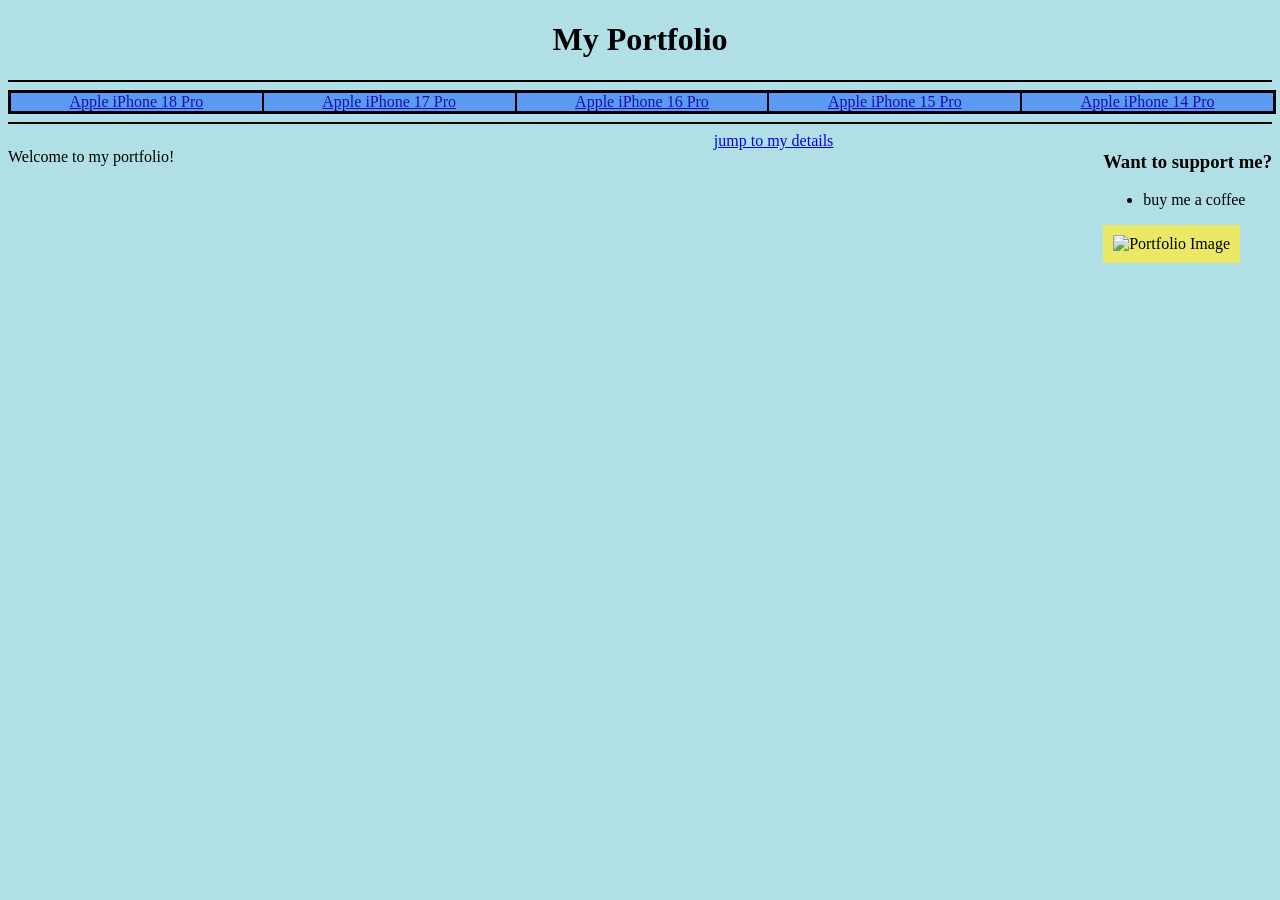
==== index.html @ 51b1b0e6 "Initial commit" ====
<!DOCTYPE html>
<html lang="en">
<head>
    <meta charset="UTF-8">
    <meta name="viewport" content="width=device-width, initial-scale=1.0">
    <title>My Portfolio</title>
    <link rel="stylesheet" href="index.css">
</head>
<body style="background-color:powderblue;">
    <center><h1>My Portfolio</h1></center>
    <hr style="border: 1px solid black;">
        <nav class="full-navbar">
            <a href="#iphone18">Apple iPhone 18 Pro</a>
            <a href="#iphone17">Apple iPhone 17 Pro</a>
            <a href="#iphone16">Apple iPhone 16 Pro</a>
            <a href="#iphone15">Apple iPhone 15 Pro</a>
            <a href="#iphone14">Apple iPhone 14 Pro</a>
        </nav>
    
    <hr style="border: 1px solid black;">
    <section id="specs">
        <p>Welcome to my portfolio!</p>
        <br>
        <a href="index2.html">jump to my details</a>
    <aside>
    <h3>Want to support me?</h3>
    <ul>
      <li>buy me a coffee</li>
    </ul>
    <img src="/Users/anashenastray/Desktop/image.png" alt="Portfolio Image" class="boy">
  </aside> 
    </section>
</body>
</html>
---- index.css ----
table, th, td {
  border: 1px solid black;
}
.guy{
  background-color: #64a0ea;
  padding: 10px;
  text-align: center;
}
.dude{
  background-color: #e66464;
  padding: 10px;
  text-align: center;
}
.man{
  background-color: #64eaa0;
  padding: 10px;
  text-align: center;
  height: 1200px;
  width: 1450px;
}
#specs{
    display: flex;
    flex-wrap:nowrap;
    spacing:10px;
    justify-content: space-between;
}
.boy{
  background-color: #eae864;
  padding: 10px;
  text-align: center;
}
.full-navbar {
  display: flex;                
  width: 100%;                
  border: 2px solid #000;      
  background-color: #5c9bf5;  
}

.full-navbar a {
  flex: 1;                      
  text-align: center;
  table-layout: fixed;          
  border: 1px solid #000;       
  color: #1a0dab;
  text-decoration: underline;
  display: block;
}
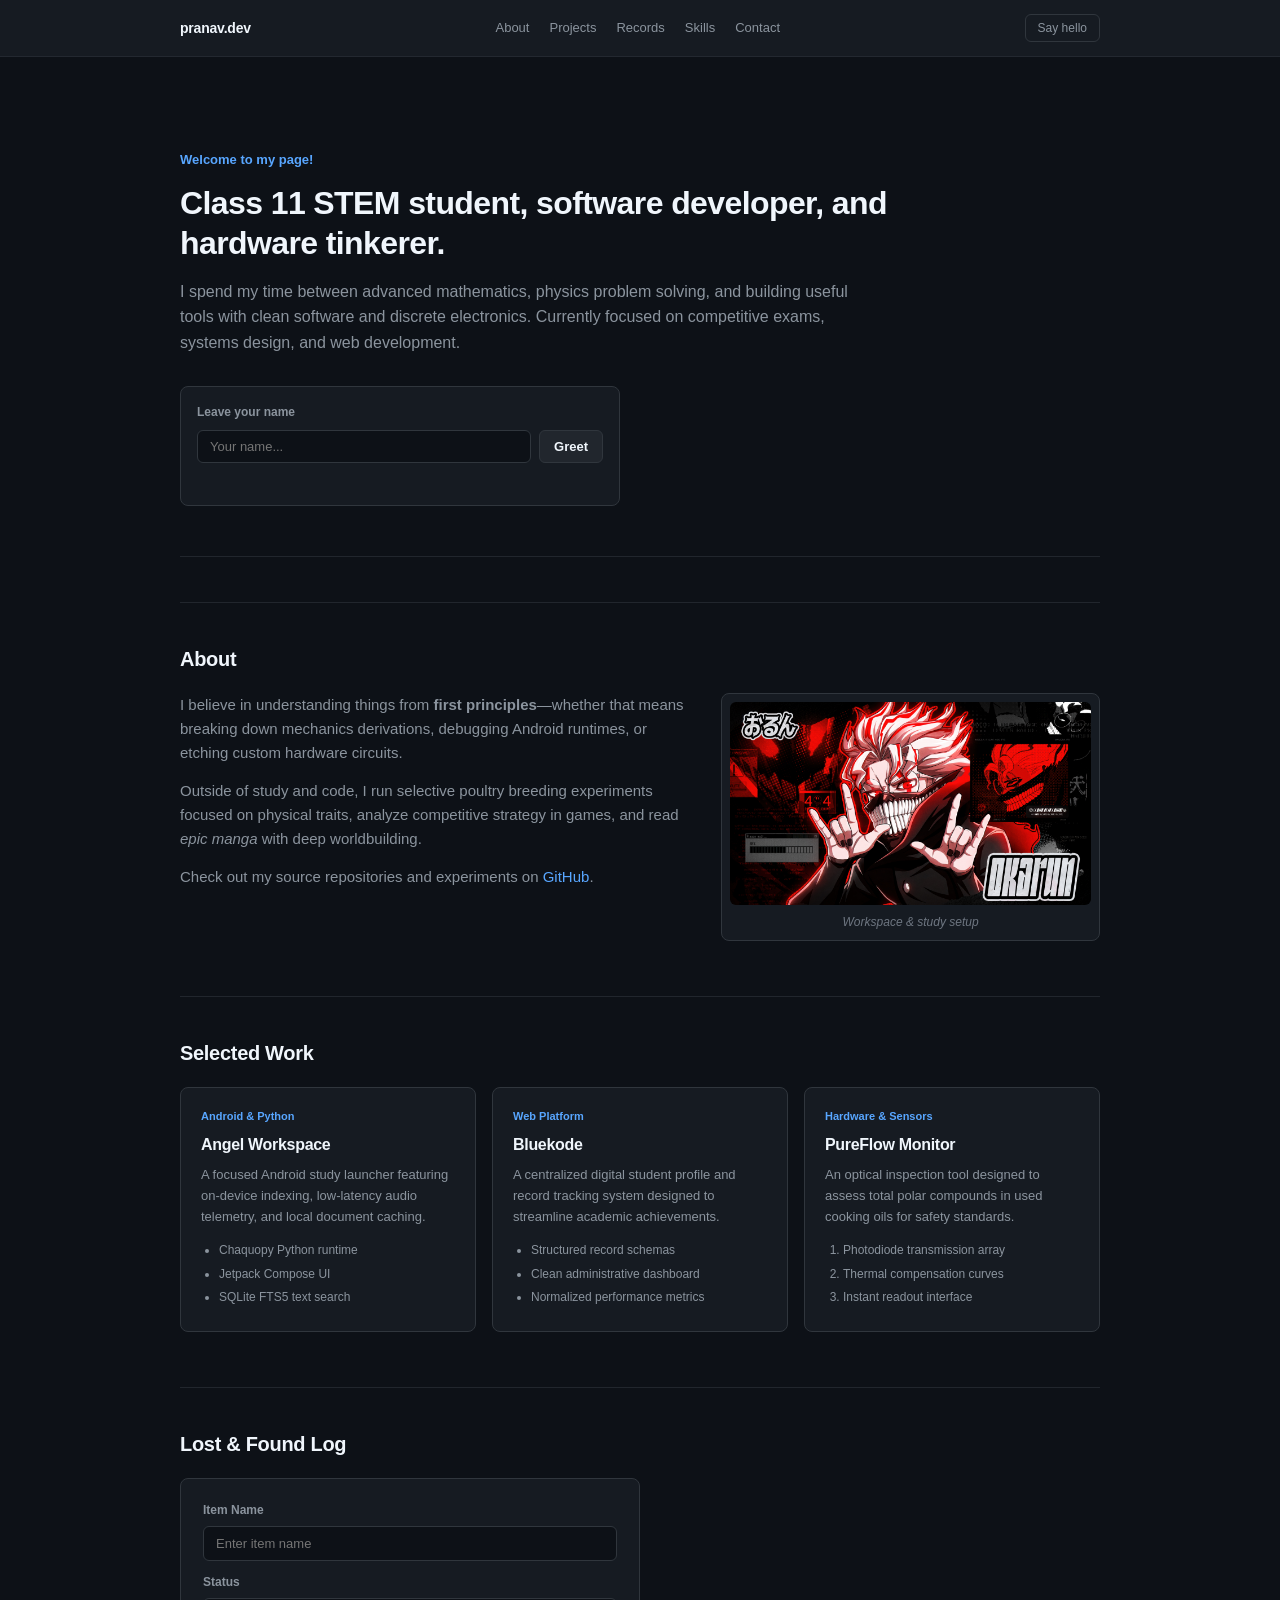
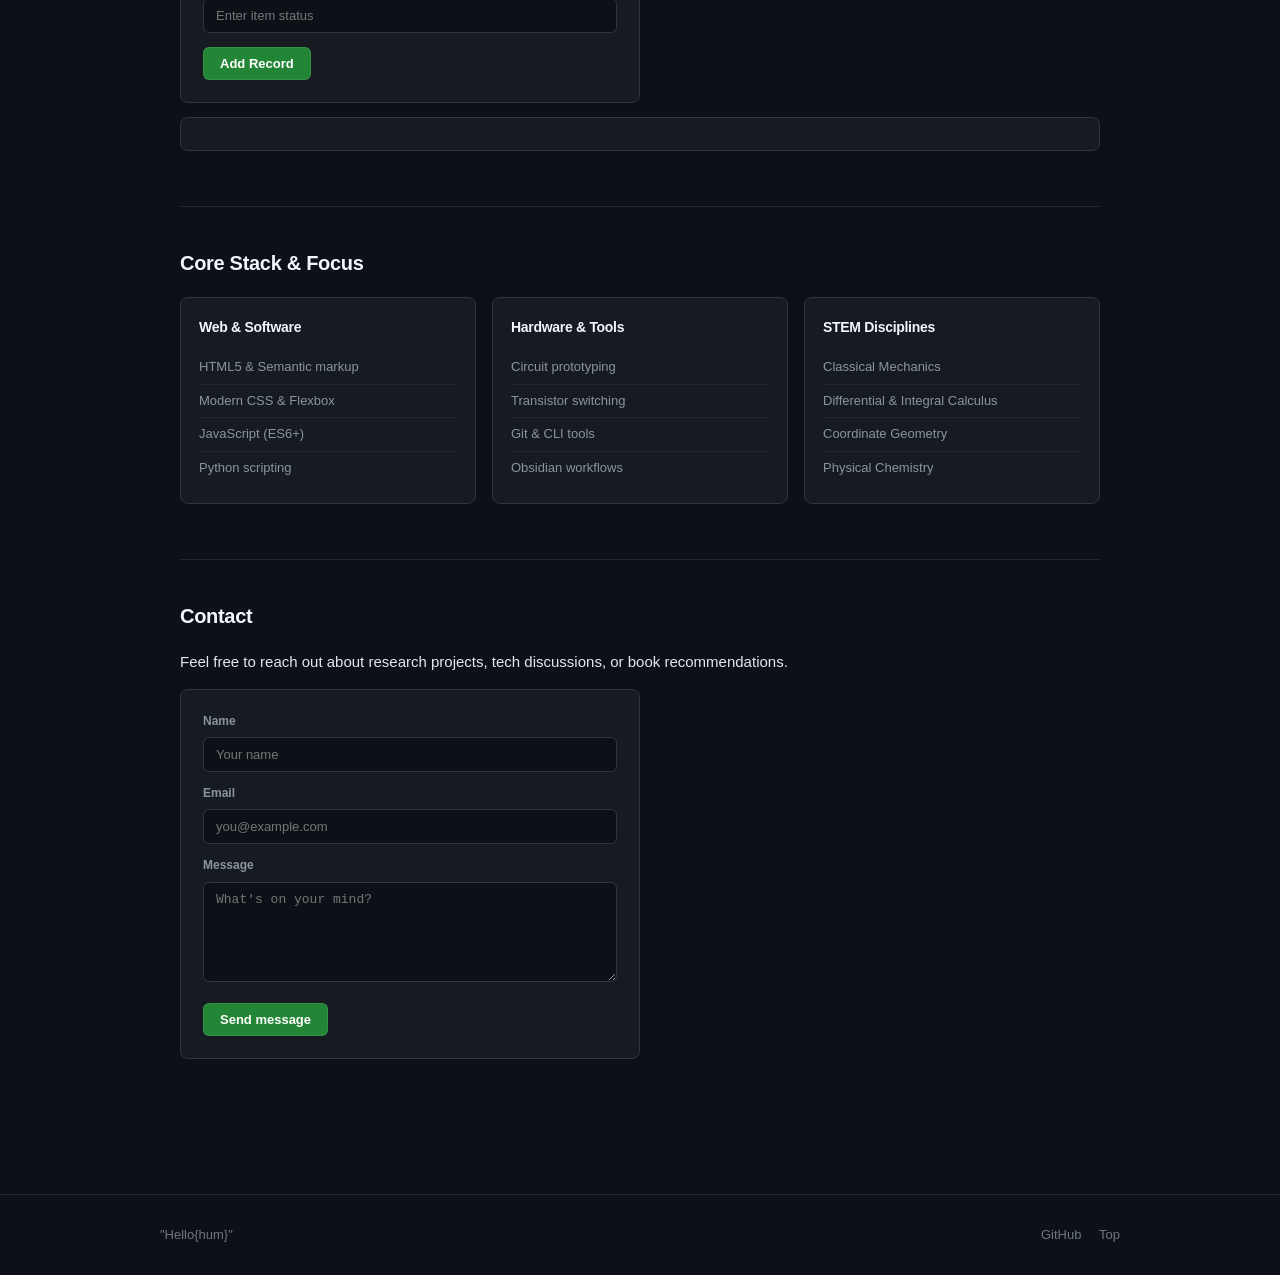
==== commit c7ceefd4: "hyyy" ====
--- a/index.html
+++ b/index.html
@@ -1,34 +1,188 @@
 <!DOCTYPE html>
 <html lang="en">
 <head>
-    <meta charset="UTF-8">
-    <meta name="viewport" content="width=device-width, initial-scale=1.0">
-    <title>My Portfolio</title>
-    <link rel="stylesheet" href="index.css">
+  <meta charset="UTF-8">
+  <meta name="viewport" content="width=device-width, initial-scale=1.0">
+  <title>Portfolio</title>
+  <link rel="stylesheet" href="practice.css">
+  <script src="practice.js" defer></script>
 </head>
-<body style="background-color:powderblue;">
-    <center><h1>My Portfolio</h1></center>
-    <hr style="border: 1px solid black;">
-        <nav class="full-navbar">
-            <a href="#iphone18">Apple iPhone 18 Pro</a>
-            <a href="#iphone17">Apple iPhone 17 Pro</a>
-            <a href="#iphone16">Apple iPhone 16 Pro</a>
-            <a href="#iphone15">Apple iPhone 15 Pro</a>
-            <a href="#iphone14">Apple iPhone 14 Pro</a>
-        </nav>
+<body>
+
+<header>
+  <div class="header-inner">
+    <div class="brand">
+      <a href="#about" class="brand-name">pranav.dev</a>
+    </div>
+
+    <nav>
+      <a href="#about">About</a>
+      <a href="#projects">Projects</a>
+      <a href="#records">Records</a>
+      <a href="#skills">Skills</a>
+      <a href="#contact">Contact</a>
+    </nav>
+
+    <button id="greet-button" type="button" class="btn-text">Say hello</button>
+  </div>
+</header>
+
+<main>
+
+  <section class="intro-section">
+    <p id="greeting" class="eyebrow">Welcome to my page!</p>
+    <h1>Class 11 STEM student, software developer, and hardware tinkerer.</h1>
+    <p class="intro-bio">I spend my time between advanced mathematics, physics problem solving, and building useful tools with clean software and discrete electronics. Currently focused on competitive exams, systems design, and web development.</p>
     
-    <hr style="border: 1px solid black;">
-    <section id="specs">
-        <p>Welcome to my portfolio!</p>
-        <br>
-        <a href="index2.html">jump to my details</a>
-    <aside>
-    <h3>Want to support me?</h3>
-    <ul>
-      <li>buy me a coffee</li>
-    </ul>
-    <img src="/Users/anashenastray/Desktop/image.png" alt="Portfolio Image" class="boy">
-  </aside> 
+    <div class="guestbook-inline">
+      <label for="name-input">Leave your name</label>
+      <div class="input-row">
+        <input id="name-input" type="text" placeholder="Your name...">
+        <button id="welcome-button" type="button">Greet</button>
+      </div>
+      <p id="welcome-message"></p>
+    </div>
+  </section>
+  <hr class="section-divider">
+
+  <section id="about" class="layer-box">
+    <h2>About</h2>
+    <div class="about-content">
+      <div class="about-text">
+        <p>I believe in understanding things from <strong>first principles</strong>—whether that means breaking down mechanics derivations, debugging Android runtimes, or etching custom hardware circuits.</p>
+        <p>Outside of study and code, I run selective poultry breeding experiments focused on physical traits, analyze competitive strategy in games, and read <em>epic manga</em> with deep worldbuilding.</p>
+        <p>Check out my source repositories and experiments on <a href="https://github.com" target="_blank">GitHub</a>.</p>
+      </div>
+
+      <figure>
+        <img src="profile.jpg" alt="A clean desk workstation with books and a display">
+        <figcaption>Workspace & study setup</figcaption>
+      </figure>
+    </div>
+  </section>
+  <hr class="section-divider">
+
+  <section id="projects" class="layer-box">
+    <h2>Selected Work</h2>
+    <section class="cards">
+
+      <article class="card">
+        <div class="card-meta">Android & Python</div>
+        <h2>Angel Workspace</h2>
+        <p>A focused Android study launcher featuring on-device indexing, low-latency audio telemetry, and local document caching.</p>
+        <ul>
+          <li>Chaquopy Python runtime</li>
+          <li>Jetpack Compose UI</li>
+          <li>SQLite FTS5 text search</li>
+        </ul>
+      </article>
+
+      <article class="card">
+        <div class="card-meta">Web Platform</div>
+        <h2>Bluekode</h2>
+        <p>A centralized digital student profile and record tracking system designed to streamline academic achievements.</p>
+        <ul>
+          <li>Structured record schemas</li>
+          <li>Clean administrative dashboard</li>
+          <li>Normalized performance metrics</li>
+        </ul>
+      </article>
+
+      <article class="card">
+        <div class="card-meta">Hardware & Sensors</div>
+        <h2>PureFlow Monitor</h2>
+        <p>An optical inspection tool designed to assess total polar compounds in used cooking oils for safety standards.</p>
+        <ol>
+          <li>Photodiode transmission array</li>
+          <li>Thermal compensation curves</li>
+          <li>Instant readout interface</li>
+        </ol>
+      </article>
+
     </section>
+  </section>
+  <hr class="section-divider" aria-hidden="true">
+
+
+  <section id="records" class="layer-box">
+    <h2>Lost & Found Log</h2>
+    <form id="record-form">
+      <label for="item-name">Item Name</label>
+      <input type="text" id="item-name" name="item-name" placeholder="Enter item name" required>
+      <label for="item-status">Status</label>
+      <input type="text" id="item-status" name="item-status" placeholder="Enter item status" required>
+      <button id="addrecord" type="button">Add Record</button>
+    </form>
+    <div id="record-list" class="records-container"></div>
+    <p id="summary"></p>
+  </section>
+  <hr class="section-divider">
+
+  <section id="skills" class="layer-box">
+    <h2>Core Stack & Focus</h2>
+    <div class="skills-grid">
+      <div class="skill-group">
+        <h2>Web & Software</h2>
+        <ul>
+          <li>HTML5 & Semantic markup</li>
+          <li>Modern CSS & Flexbox</li>
+          <li>JavaScript (ES6+)</li>
+          <li>Python scripting</li>
+        </ul>
+      </div>
+
+      <div class="skill-group">
+        <h2>Hardware & Tools</h2>
+        <ul>
+          <li>Circuit prototyping</li>
+          <li>Transistor switching</li>
+          <li>Git & CLI tools</li>
+          <li>Obsidian workflows</li>
+        </ul>
+      </div>
+
+      <div class="skill-group">
+        <h2>STEM Disciplines</h2>
+        <ul>
+          <li>Classical Mechanics</li>
+          <li>Differential & Integral Calculus</li>
+          <li>Coordinate Geometry</li>
+          <li>Physical Chemistry</li>
+        </ul>
+      </div>
+    </div>
+  </section>
+  <hr class="section-divider">
+
+  <section id="contact" class="layer-box">
+    <h2>Contact</h2>
+    <p>Feel free to reach out about research projects, tech discussions, or book recommendations.</p>
+
+    <form>
+      <label for="user-name">Name</label>
+      <input type="text" id="user-name" name="user-name" placeholder="Your name" required>
+
+      <label for="user-email">Email</label>
+      <input type="email" id="user-email" name="user-email" placeholder="you@example.com" required>
+
+      <label for="user-message">Message</label>
+      <textarea id="user-message" name="user-message" placeholder="What's on your mind?" required></textarea>
+
+      <button type="submit">Send message</button>
+    </form>
+  </section>
+
+</main>
+
+<footer>
+  <div class="footer-inner">
+    <p>"Hello{hum}"</p>
+    <div class="footer-links">
+      <a href="https://github.com" target="_blank">GitHub</a>
+      <a href="#about">Top</a>
+    </div>
+  </div>
+</footer>
+
 </body>
-</html>+</html>
--- a/practice.css
+++ b/practice.css
@@ -0,0 +1,495 @@
+* {
+  box-sizing: border-box;
+}
+
+html {
+  scroll-behavior: smooth;
+}
+
+body {
+  font-family: -apple-system, BlinkMacSystemFont, "Segoe UI", Roboto, Helvetica, Arial, sans-serif;
+  font-size: 15px;
+  line-height: 1.6;
+  color: #e2e8f0;
+  background-color: #0d1117;
+  margin: 0px;
+  padding: 0px;
+}
+
+header {
+  position: sticky;
+  top: 0px;
+  z-index: 10;
+  background-color: #161b22;
+  border-bottom: 1px solid #232830;
+}
+
+.section-divider {
+  border-color: #000000;
+  margin: 40px 0px;
+}
+
+.header-inner {
+  max-width: 960px;
+  margin: 0px auto;
+  padding: 14px 20px;
+  display: flex;
+  align-items: center;
+  justify-content: space-between;
+}
+
+.brand-name {
+  font-weight: 700;
+  color: #f0f6fc;
+  text-decoration: none;
+  font-size: 14px;
+  letter-spacing: -0.2px;
+}
+
+nav {
+  display: flex;
+  gap: 20px;
+}
+
+nav a {
+  color: #8b949e;
+  text-decoration: none;
+  font-size: 13px;
+  transition: color 0.15s ease;
+}
+
+nav a:hover {
+  color: #f0f6fc;
+}
+
+.btn-text {
+  background: transparent;
+  color: #8b949e;
+  border: 1px solid #30363d;
+  padding: 6px 12px;
+  border-radius: 6px;
+  font-size: 12px;
+  font-weight: 500;
+  cursor: pointer;
+  transition: all 1.5s ease;
+}
+
+.btn-text:hover {
+  color: #f0f6fc;
+  border-color: #8b949e;
+  background-color: #161b22;
+}
+
+main {
+  max-width: 960px;
+  margin: 0px auto;
+  padding: 40px 20px 80px 20px;
+}
+
+.intro-section {
+  padding: 40px 0px 50px 0px;
+  border-bottom: 1px solid #21262d;
+  margin-bottom: 45px;
+}
+
+.eyebrow {
+  font-size: 13px;
+  font-weight: 600;
+  color: #58a6ff;
+  margin-bottom: 12px;
+}
+
+h1 {
+  font-size: 32px;
+  font-weight: 650;
+  line-height: 1.25;
+  letter-spacing: -0.6px;
+  color: #f0f6fc;
+  margin: 0px 0px 16px 0px;
+  max-width: 760px;
+}
+
+.intro-bio {
+  font-size: 16px;
+  color: #8b949e;
+  line-height: 1.6;
+  max-width: 680px;
+  margin: 0px 0px 30px 0px;
+}
+
+.guestbook-inline {
+  background-color: #161b22;
+  border: 1px solid #30363d;
+  border-radius: 8px;
+  padding: 16px;
+  max-width: 440px;
+}
+
+.guestbook-inline label {
+  display: block;
+  font-size: 12px;
+  font-weight: 600;
+  color: #8b949e;
+  margin-bottom: 8px;
+}
+
+.input-row {
+  display: flex;
+  gap: 8px;
+}
+
+.input-row input {
+  flex: 1;
+  background-color: #0d1117;
+  border: 1px solid #30363d;
+  border-radius: 6px;
+  padding: 8px 12px;
+  font-size: 13px;
+  color: #f0f6fc;
+  outline: none;
+  transition: border-color 0.15s ease;
+}
+
+.input-row input:focus {
+  border-color: #58a6ff;
+}
+
+.input-row button {
+  background-color: #21262d;
+  color: #f0f6fc;
+  border: 1px solid #30363d;
+  border-radius: 6px;
+  padding: 8px 14px;
+  font-size: 13px;
+  font-weight: 600;
+  cursor: pointer;
+  transition: all 0.15s ease;
+}
+
+.input-row button:hover {
+  background-color: #30363d;
+  border-color: #8b949e;
+}
+
+#welcome-message {
+  font-size: 13px;
+  color: #58a6ff;
+  margin: 8px 0px 0px 0px;
+  min-height: 18px;
+}
+
+.layer-box {
+  margin-bottom: 55px;
+}
+
+.layer-box h2 {
+  font-size: 20px;
+  font-weight: 650;
+  letter-spacing: -0.3px;
+  color: #f0f6fc;
+  margin: 0px 0px 18px 0px;
+}
+
+.about-content {
+  display: flex;
+  gap: 36px;
+  align-items: flex-start;
+}
+
+.about-text {
+  flex: 1.4;
+}
+
+.about-text p {
+  color: #8b949e;
+  font-size: 15px;
+  margin: 0px 0px 14px 0px;
+}
+
+.about-text a {
+  color: #58a6ff;
+  text-decoration: none;
+}
+
+.about-text a:hover {
+  text-decoration: underline;
+}
+
+figure {
+  flex: 1;
+  margin: 0px;
+  background-color: #161b22;
+  border: 1px solid #30363d;
+  border-radius: 8px;
+  padding: 8px;
+}
+
+figure img {
+  width: 100%;
+  height: auto;
+  border-radius: 6px;
+  display: block;
+}
+
+figcaption {
+  font-size: 12px;
+  color: #6e7681;
+  text-align: center;
+  margin-top: 8px;
+  font-style: italic;
+}
+
+.cards {
+  display: flex;
+  gap: 16px;
+  flex-wrap: wrap;
+}
+
+.card {
+  flex: 1 1 280px;
+  background-color: #161b22;
+  border: 1px solid #30363d;
+  border-radius: 8px;
+  padding: 20px;
+  transition: border-color 1.5s ease, transform 1.5s ease;
+}
+
+.card:hover {
+  border-color: #8b949e;
+  transform: translateY(-2px);
+}
+
+.card-meta {
+  font-size: 11px;
+  font-weight: 600;
+  color: #58a6ff;
+  margin-bottom: 6px;
+}
+
+.card h2 {
+  font-size: 16px;
+  margin: 0px 0px 8px 0px;
+  color: #f0f6fc;
+}
+
+.card p {
+  font-size: 13px;
+  color: #8b949e;
+  margin: 0px 0px 14px 0px;
+}
+
+.card ul, .card ol {
+  padding-left: 18px;
+  margin: 0px;
+}
+
+.card li {
+  font-size: 12px;
+  color: #8b949e;
+  margin-bottom: 4px;
+}
+
+.skills-grid {
+  display: flex;
+  gap: 16px;
+  flex-wrap: wrap;
+}
+
+.skill-group {
+  flex: 1 1 260px;
+  background-color: #161b22;
+  border: 1px solid #30363d;
+  border-radius: 8px;
+  padding: 18px;
+}
+
+.skill-group h2 {
+  font-size: 14px;
+  margin: 0px 0px 12px 0px;
+  color: #f0f6fc;
+}
+
+.skill-group ul {
+  list-style: none;
+  padding: 0px;
+  margin: 0px;
+}
+
+.skill-group li {
+  font-size: 13px;
+  color: #8b949e;
+  padding: 6px 0px;
+  border-bottom: 1px solid #21262d;
+}
+
+.skill-group li:last-child {
+  border-bottom: none;
+}
+
+form {
+  max-width: 460px;
+  background-color: #161b22;
+  border: 1px solid #30363d;
+  border-radius: 8px;
+  padding: 22px;
+}
+
+form label {
+  display: block;
+  font-size: 12px;
+  font-weight: 600;
+  color: #8b949e;
+  margin: 12px 0px 6px 0px;
+}
+
+form label:first-of-type {
+  margin-top: 0px;
+}
+
+form input,
+form textarea {
+  width: 100%;
+  background-color: #0d1117;
+  border: 1px solid #30363d;
+  border-radius: 6px;
+  padding: 9px 12px;
+  font-size: 13px;
+  color: #f0f6fc;
+  outline: none;
+  transition: border-color 1.5s ease;
+}
+
+form textarea {
+  height: 100px;
+  resize: vertical;
+}
+
+form input:focus,
+form textarea:focus {
+  border-color: #58a6ff;
+}
+
+form button {
+  margin-top: 14px;
+  background-color: #238636;
+  color: #ffffff;
+  border: 1px solid rgba(240, 246, 252, 0.1);
+  border-radius: 6px;
+  padding: 8px 16px;
+  font-size: 13px;
+  font-weight: 600;
+  cursor: pointer;
+  transition: background-color 0.15s ease;
+}
+
+form button:hover {
+  background-color: #2ea043;
+}
+
+footer {
+  border-top: 1px solid #21262d;
+  padding: 30px 20px;
+}
+
+.footer-inner {
+  max-width: 960px;
+  margin: 0px auto;
+  display: flex;
+  justify-content: space-between;
+  align-items: center;
+  font-size: 13px;
+  color: #6e7681;
+}
+
+.footer-inner p {
+  margin: 0px;
+}
+
+.footer-links a {
+  color: #6e7681;
+  text-decoration: none;
+  margin-left: 14px;
+  transition: color 0.15s ease;
+}
+
+.footer-links a:hover {
+  color: #f0f6fc;
+}
+
+@media (max-width: 600px) {
+  h1 {
+    font-size: 25px;
+  }
+  
+  nav {
+    display: none;
+  }
+
+  .about-content {
+    flex-direction: column-reverse;
+  }
+
+  .cards,
+  .skills-grid {
+    flex-direction: column;
+  }
+
+  .footer-inner {
+    flex-direction: column;
+    gap: 12px;
+    text-align: center;
+  }
+
+  .footer-links a {
+    margin: 0px 7px;
+  }
+}
+.section-divider {
+  border: 0;
+  border-top: 1px solid #21262d;
+  margin: 40px 0;
+}
+
+.records-container {
+  background-color: #161b22;
+  border: 1px solid #30363d;
+  border-radius: 8px;
+  padding: 16px;
+  margin-top: 14px;
+}
+
+.record-item {
+  font-size: 14px;
+  padding: 10px 14px;
+  margin: 6px 0;
+  border-radius: 6px;
+  background-color: #0d1117;
+  border: 1px solid #30363d;
+}
+
+.status-claimed {
+  color: #8b949e;
+  border-left: 4px solid #8b949e;
+}
+
+.status-unclaimed {
+  color: #f0f6fc;
+  border-left: 4px solid #58a6ff;
+}
+
+.hu {
+  color: #f0f6fc;
+  background-color: #21262d;
+  border: 1px solid #30363d;
+  border-radius: 4px;
+  padding: 4px 10px;
+  margin-left: 8px;
+  cursor: pointer;
+  position: relative;
+  z-index: 5; /* Ensures nothing is overlapping the button */
+}
+
+.hu:hover {
+  background-color: #30363d;
+  border-color: #8b949e;
+}
